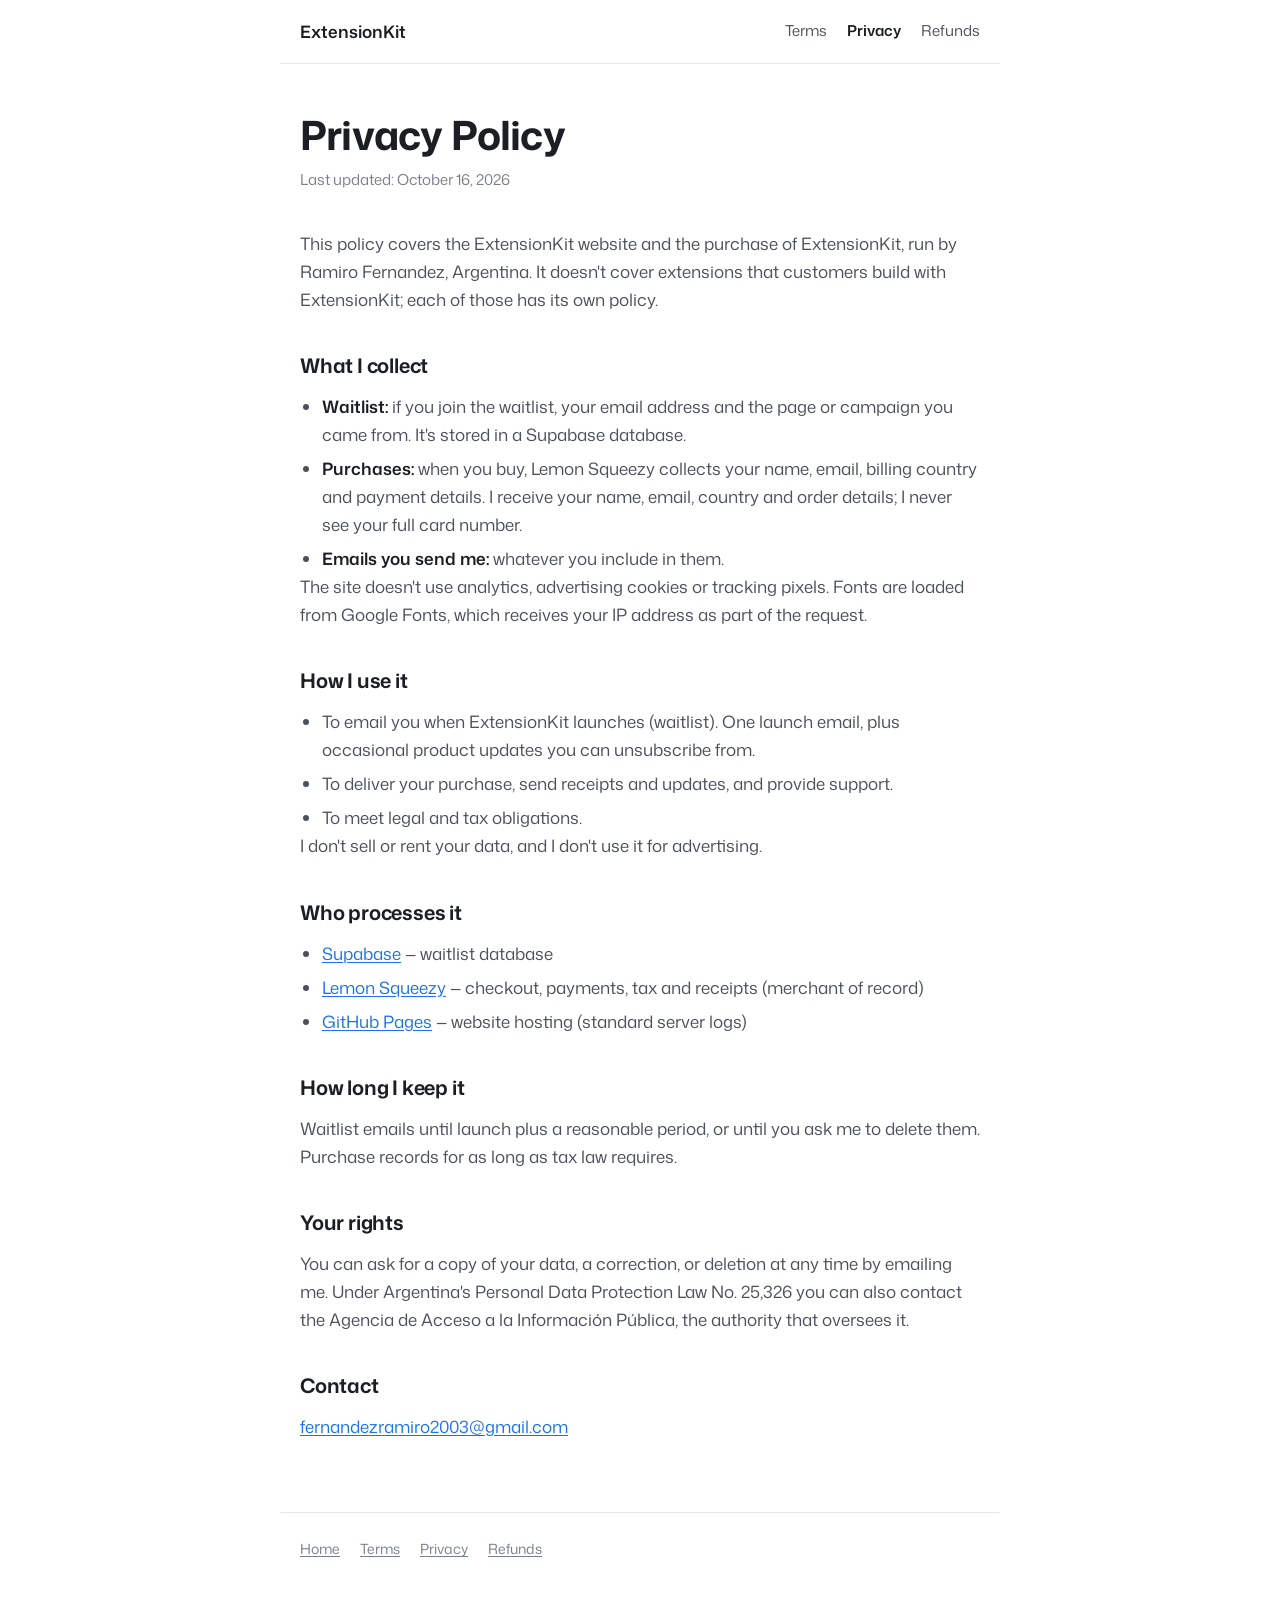
==== privacy.html @ 9ddb78e5 "Add legal pages and release packaging - landing: terms, privacy and 14-day refund pages, linked from" ====
<!doctype html>
<html lang="en">
<head>
  <meta charset="utf-8" />
  <meta name="viewport" content="width=device-width, initial-scale=1" />
  <title>Privacy Policy · ExtensionKit</title>
  <meta name="description" content="How the ExtensionKit website handles your data." />
  <meta name="color-scheme" content="light" />
  <link rel="preconnect" href="https://fonts.googleapis.com" />
  <link rel="preconnect" href="https://fonts.gstatic.com" crossorigin />
  <link href="https://fonts.googleapis.com/css2?family=Mona+Sans:wght@400;600;700&display=swap" rel="stylesheet" />
  <link rel="stylesheet" href="legal.css" />
</head>
<body>
  <header>
    <a href="./">ExtensionKit</a>
    <nav>
      <a href="terms.html">Terms</a>
      <a href="privacy.html" aria-current="page">Privacy</a>
      <a href="refunds.html">Refunds</a>
    </nav>
  </header>

  <main>
    <h1>Privacy Policy</h1>
    <p class="updated">Last updated: October 16, 2026</p>

    <p>This policy covers the ExtensionKit website and the purchase of ExtensionKit, run by Ramiro Fernandez, Argentina. It doesn't cover extensions that customers build with ExtensionKit; each of those has its own policy.</p>

    <h2>What I collect</h2>
    <ul>
      <li><strong>Waitlist:</strong> if you join the waitlist, your email address and the page or campaign you came from. It's stored in a Supabase database.</li>
      <li><strong>Purchases:</strong> when you buy, Lemon Squeezy collects your name, email, billing country and payment details. I receive your name, email, country and order details; I never see your full card number.</li>
      <li><strong>Emails you send me:</strong> whatever you include in them.</li>
    </ul>
    <p>The site doesn't use analytics, advertising cookies or tracking pixels. Fonts are loaded from Google Fonts, which receives your IP address as part of the request.</p>

    <h2>How I use it</h2>
    <ul>
      <li>To email you when ExtensionKit launches (waitlist). One launch email, plus occasional product updates you can unsubscribe from.</li>
      <li>To deliver your purchase, send receipts and updates, and provide support.</li>
      <li>To meet legal and tax obligations.</li>
    </ul>
    <p>I don't sell or rent your data, and I don't use it for advertising.</p>

    <h2>Who processes it</h2>
    <ul>
      <li><a href="https://supabase.com/privacy" rel="noopener">Supabase</a> — waitlist database</li>
      <li><a href="https://www.lemonsqueezy.com/privacy" rel="noopener">Lemon Squeezy</a> — checkout, payments, tax and receipts (merchant of record)</li>
      <li><a href="https://docs.github.com/site-policy/privacy-policies/github-general-privacy-statement" rel="noopener">GitHub Pages</a> — website hosting (standard server logs)</li>
    </ul>

    <h2>How long I keep it</h2>
    <p>Waitlist emails until launch plus a reasonable period, or until you ask me to delete them. Purchase records for as long as tax law requires.</p>

    <h2>Your rights</h2>
    <p>You can ask for a copy of your data, a correction, or deletion at any time by emailing me. Under Argentina's Personal Data Protection Law No. 25,326 you can also contact the Agencia de Acceso a la Información Pública, the authority that oversees it.</p>

    <h2>Contact</h2>
    <p><a href="mailto:fernandezramiro2003@gmail.com">fernandezramiro2003@gmail.com</a></p>
  </main>

  <footer>
    <a href="./">Home</a>
    <a href="terms.html">Terms</a>
    <a href="privacy.html">Privacy</a>
    <a href="refunds.html">Refunds</a>
  </footer>
</body>
</html>
---- legal.css ----
:root {
  --bg: #ffffff;
  --bg-2: #f4f6f8;
  --ink: #1b1f24;
  --ink-2: #4a515b;
  --ink-3: #79808a;
  --line: #e3e6ea;
  --blue: #1a73e8;
  --sans: 'Mona Sans', system-ui, -apple-system, 'Segoe UI', sans-serif;
}
* { box-sizing: border-box; margin: 0; padding: 0; }
body { background: var(--bg); color: var(--ink); font: 400 17px/1.65 var(--sans); -webkit-font-smoothing: antialiased; }
a { color: var(--blue); text-underline-offset: 2px; }
header, main, footer { max-width: 720px; margin: 0 auto; padding: 0 20px; }
header { display: flex; justify-content: space-between; align-items: center; height: 64px; border-bottom: 1px solid var(--line); }
header a { color: var(--ink); text-decoration: none; font-weight: 600; }
header nav { display: flex; gap: 20px; font-size: 15px; }
header nav a { font-weight: 400; color: var(--ink-2); }
header nav a[aria-current='page'] { color: var(--ink); font-weight: 600; }
main { padding-top: 48px; padding-bottom: 72px; }
h1 { font-size: clamp(30px, 5vw, 40px); line-height: 1.15; letter-spacing: -0.02em; font-weight: 700; }
.updated { color: var(--ink-3); font-size: 15px; margin: 10px 0 36px; }
h2 { font-size: 20px; font-weight: 650; margin: 36px 0 10px; letter-spacing: -0.01em; }
p, li { color: var(--ink-2); }
p + p { margin-top: 12px; }
ul { padding-left: 22px; margin-top: 8px; }
li + li { margin-top: 6px; }
strong { color: var(--ink); font-weight: 600; }
.box { background: var(--bg-2); border: 1px solid var(--line); border-radius: 10px; padding: 16px 18px; margin-top: 8px; }
footer { border-top: 1px solid var(--line); padding-top: 24px; padding-bottom: 40px; color: var(--ink-3); font-size: 14px; display: flex; flex-wrap: wrap; gap: 8px 20px; }
footer a { color: var(--ink-3); }
@media (max-width: 520px) { header nav { gap: 14px; font-size: 14px; } }
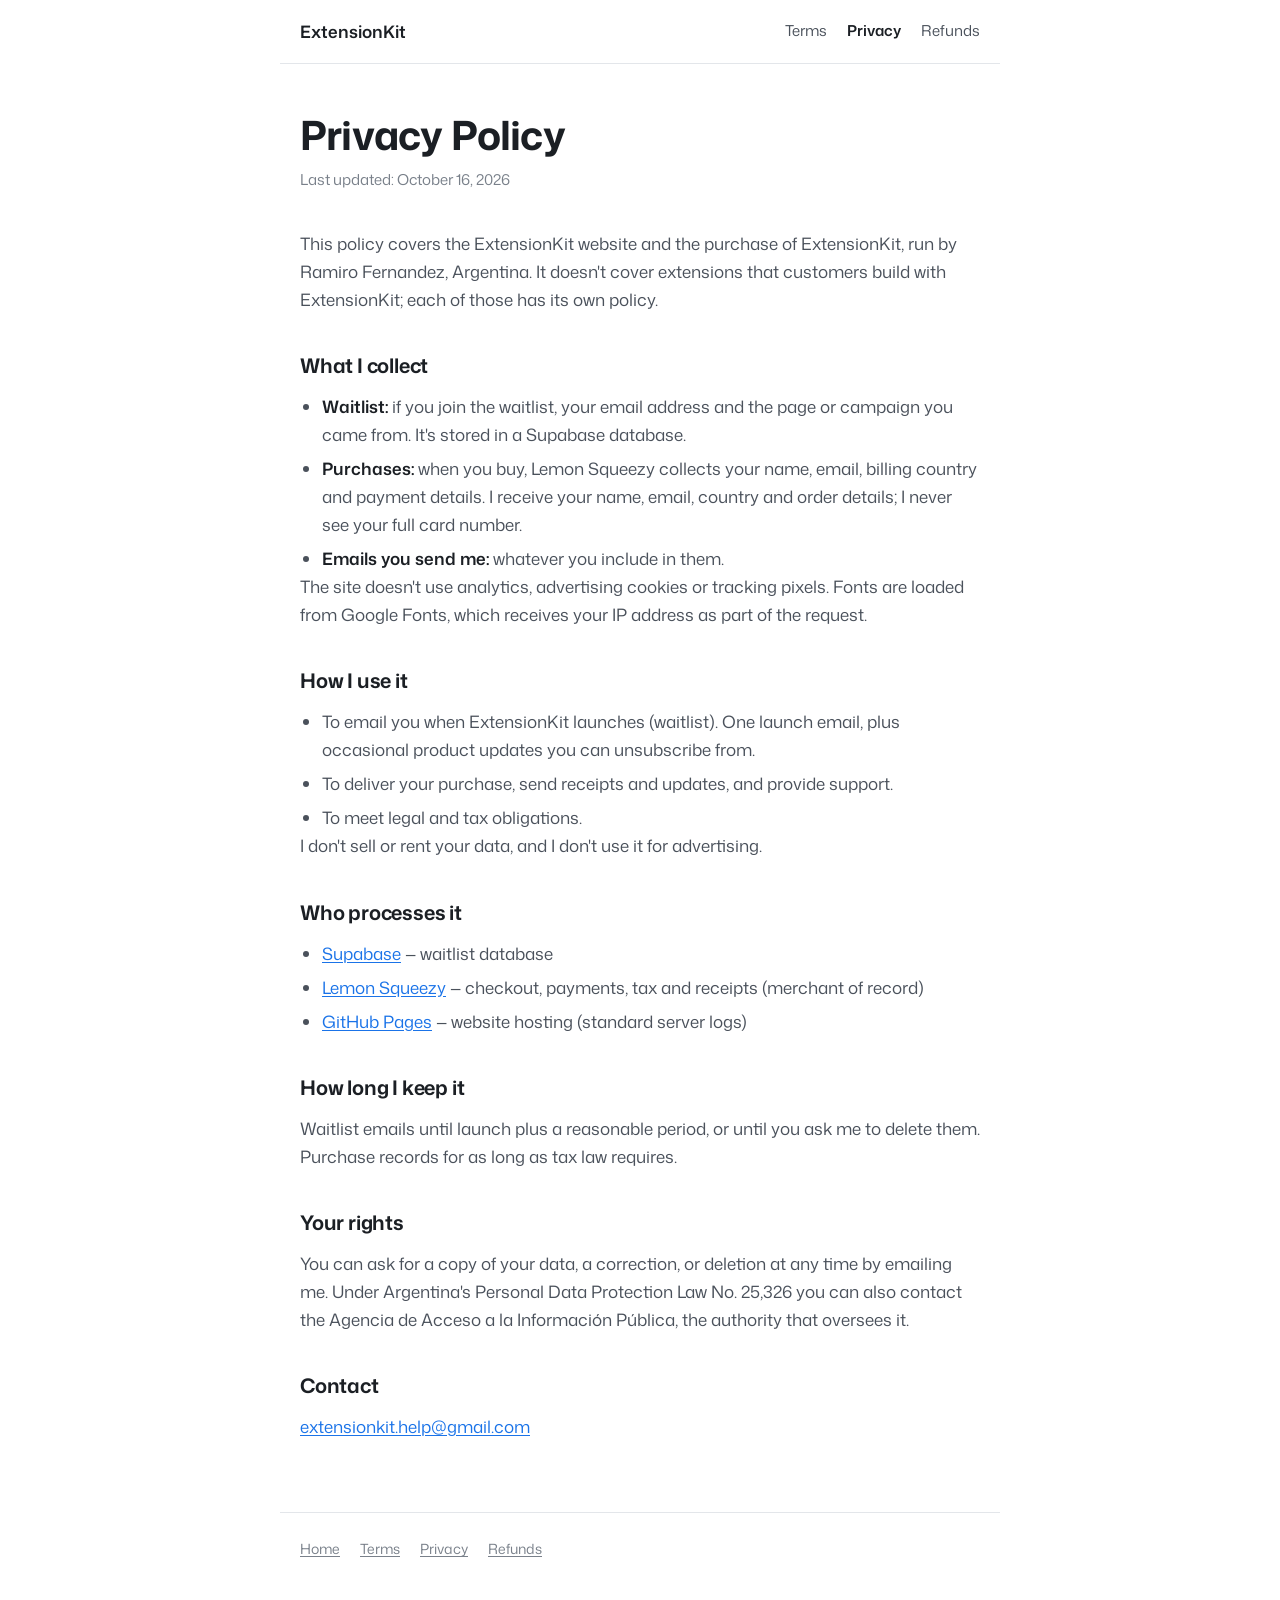
==== commit c52f0a69: "Legal pages: use the product contact address Co-Authored-By: Claude Opus 5.5 <noreply@anthropic.com>" ====
--- a/privacy.html
+++ b/privacy.html
@@ -57,7 +57,7 @@
     <p>You can ask for a copy of your data, a correction, or deletion at any time by emailing me. Under Argentina's Personal Data Protection Law No. 25,326 you can also contact the Agencia de Acceso a la Información Pública, the authority that oversees it.</p>
 
     <h2>Contact</h2>
-    <p><a href="mailto:fernandezramiro2003@gmail.com">fernandezramiro2003@gmail.com</a></p>
+    <p><a href="mailto:extensionkit.help@gmail.com">extensionkit.help@gmail.com</a></p>
   </main>
 
   <footer>
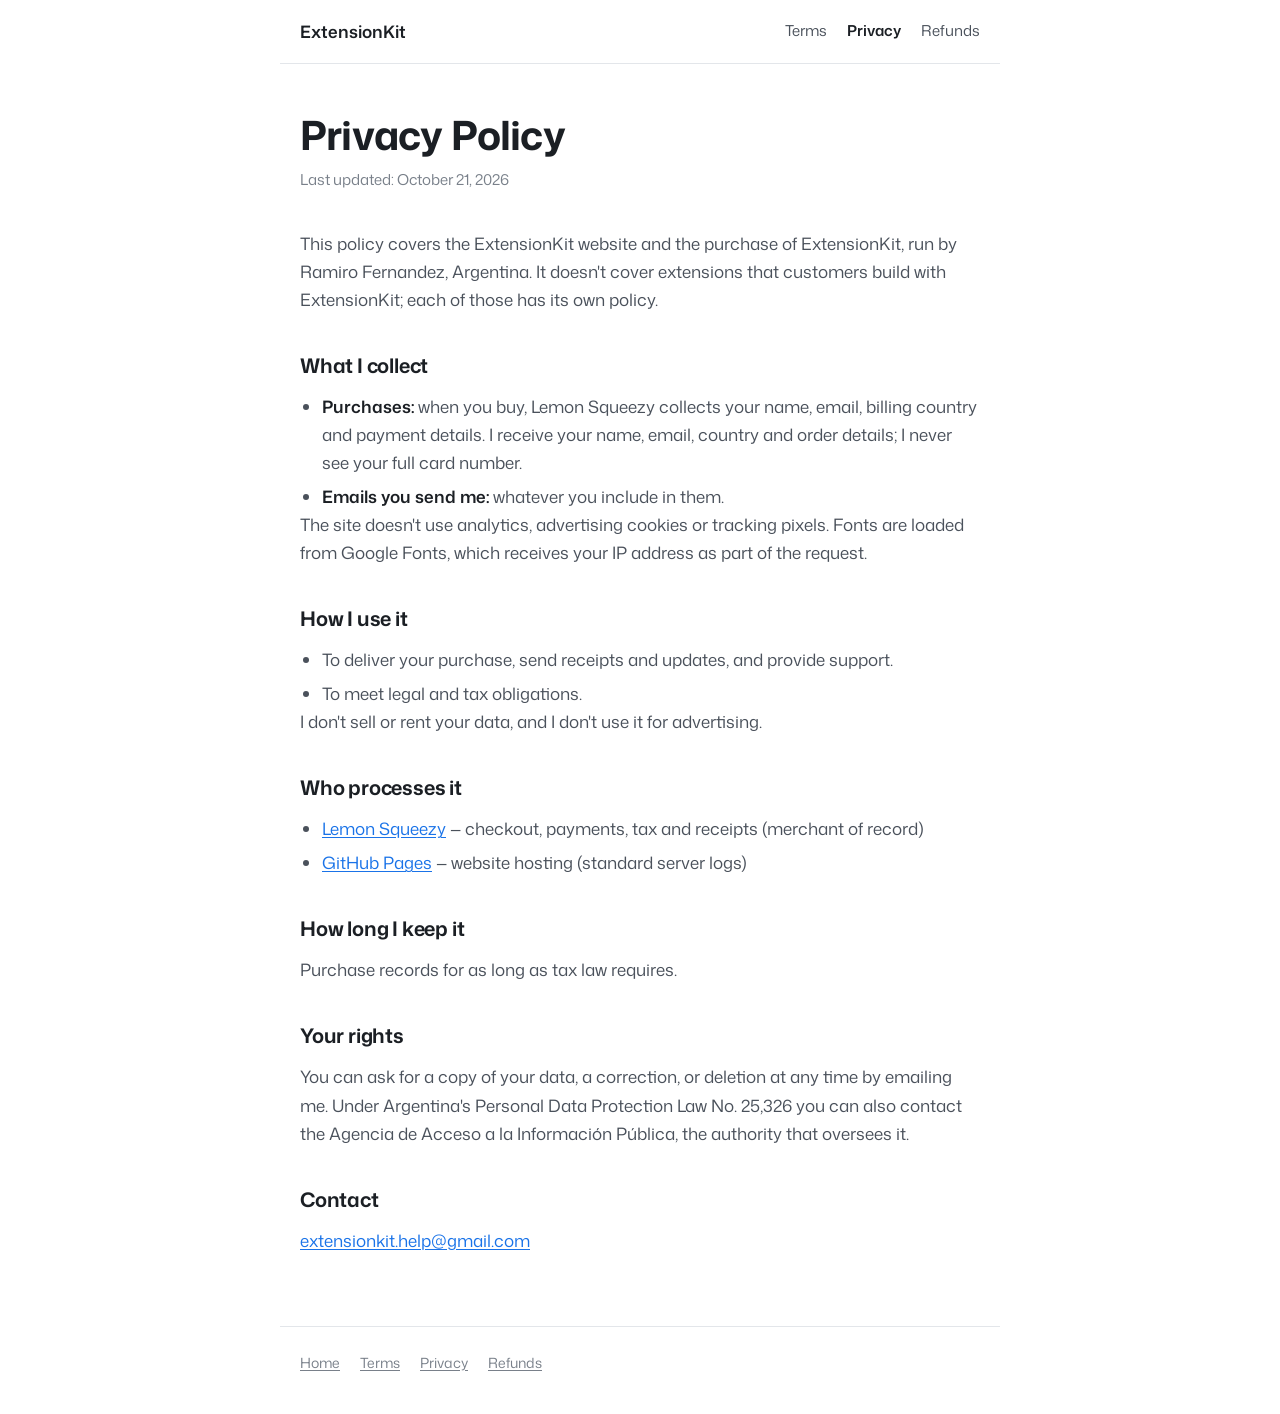
==== commit 15397d36: "Landing: drop waitlist copy and styles after launch Co-Authored-By: Claude Opus 5.5 <noreply@anthrop" ====
--- a/privacy.html
+++ b/privacy.html
@@ -23,13 +23,12 @@
 
   <main>
     <h1>Privacy Policy</h1>
-    <p class="updated">Last updated: October 16, 2026</p>
+    <p class="updated">Last updated: October 21, 2026</p>
 
     <p>This policy covers the ExtensionKit website and the purchase of ExtensionKit, run by Ramiro Fernandez, Argentina. It doesn't cover extensions that customers build with ExtensionKit; each of those has its own policy.</p>
 
     <h2>What I collect</h2>
     <ul>
-      <li><strong>Waitlist:</strong> if you join the waitlist, your email address and the page or campaign you came from. It's stored in a Supabase database.</li>
       <li><strong>Purchases:</strong> when you buy, Lemon Squeezy collects your name, email, billing country and payment details. I receive your name, email, country and order details; I never see your full card number.</li>
       <li><strong>Emails you send me:</strong> whatever you include in them.</li>
     </ul>
@@ -37,7 +36,6 @@
 
     <h2>How I use it</h2>
     <ul>
-      <li>To email you when ExtensionKit launches (waitlist). One launch email, plus occasional product updates you can unsubscribe from.</li>
       <li>To deliver your purchase, send receipts and updates, and provide support.</li>
       <li>To meet legal and tax obligations.</li>
     </ul>
@@ -45,13 +43,12 @@
 
     <h2>Who processes it</h2>
     <ul>
-      <li><a href="https://supabase.com/privacy" rel="noopener">Supabase</a> — waitlist database</li>
       <li><a href="https://www.lemonsqueezy.com/privacy" rel="noopener">Lemon Squeezy</a> — checkout, payments, tax and receipts (merchant of record)</li>
       <li><a href="https://docs.github.com/site-policy/privacy-policies/github-general-privacy-statement" rel="noopener">GitHub Pages</a> — website hosting (standard server logs)</li>
     </ul>
 
     <h2>How long I keep it</h2>
-    <p>Waitlist emails until launch plus a reasonable period, or until you ask me to delete them. Purchase records for as long as tax law requires.</p>
+    <p>Purchase records for as long as tax law requires.</p>
 
     <h2>Your rights</h2>
     <p>You can ask for a copy of your data, a correction, or deletion at any time by emailing me. Under Argentina's Personal Data Protection Law No. 25,326 you can also contact the Agencia de Acceso a la Información Pública, the authority that oversees it.</p>
